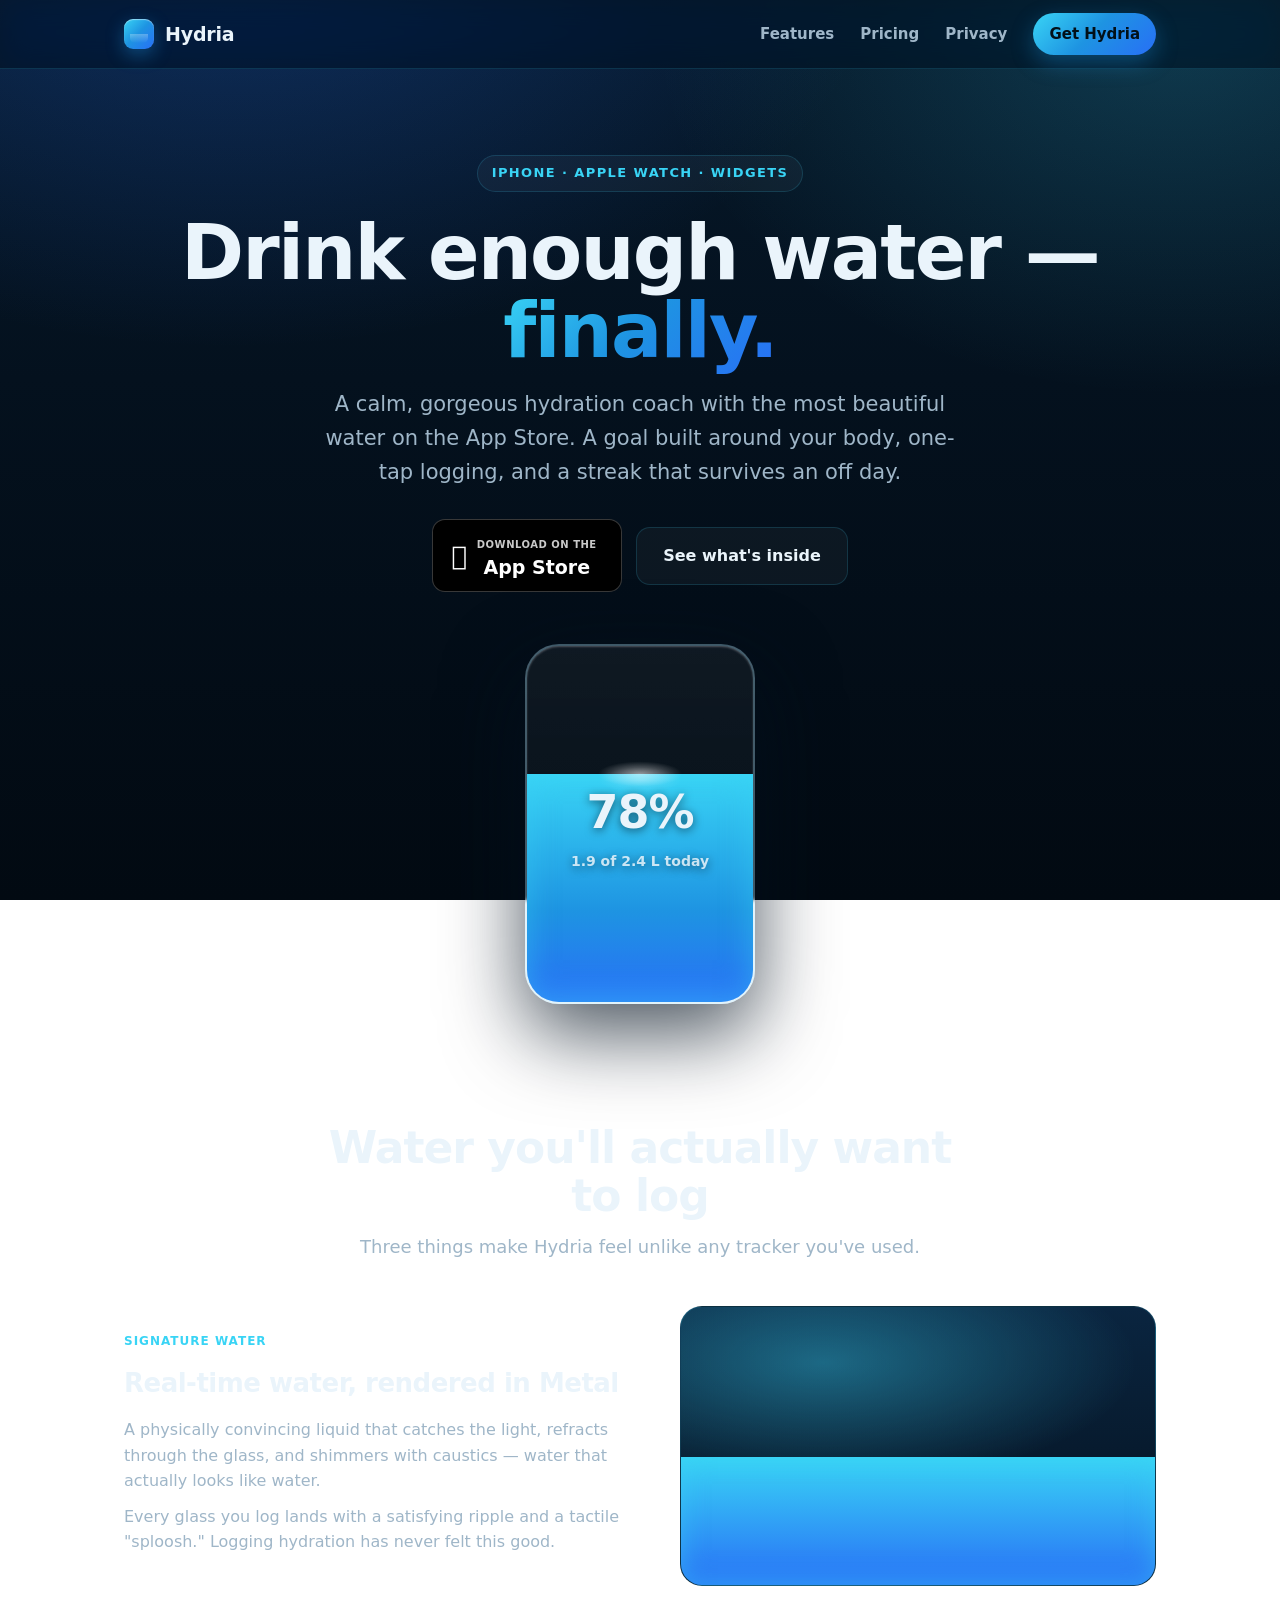
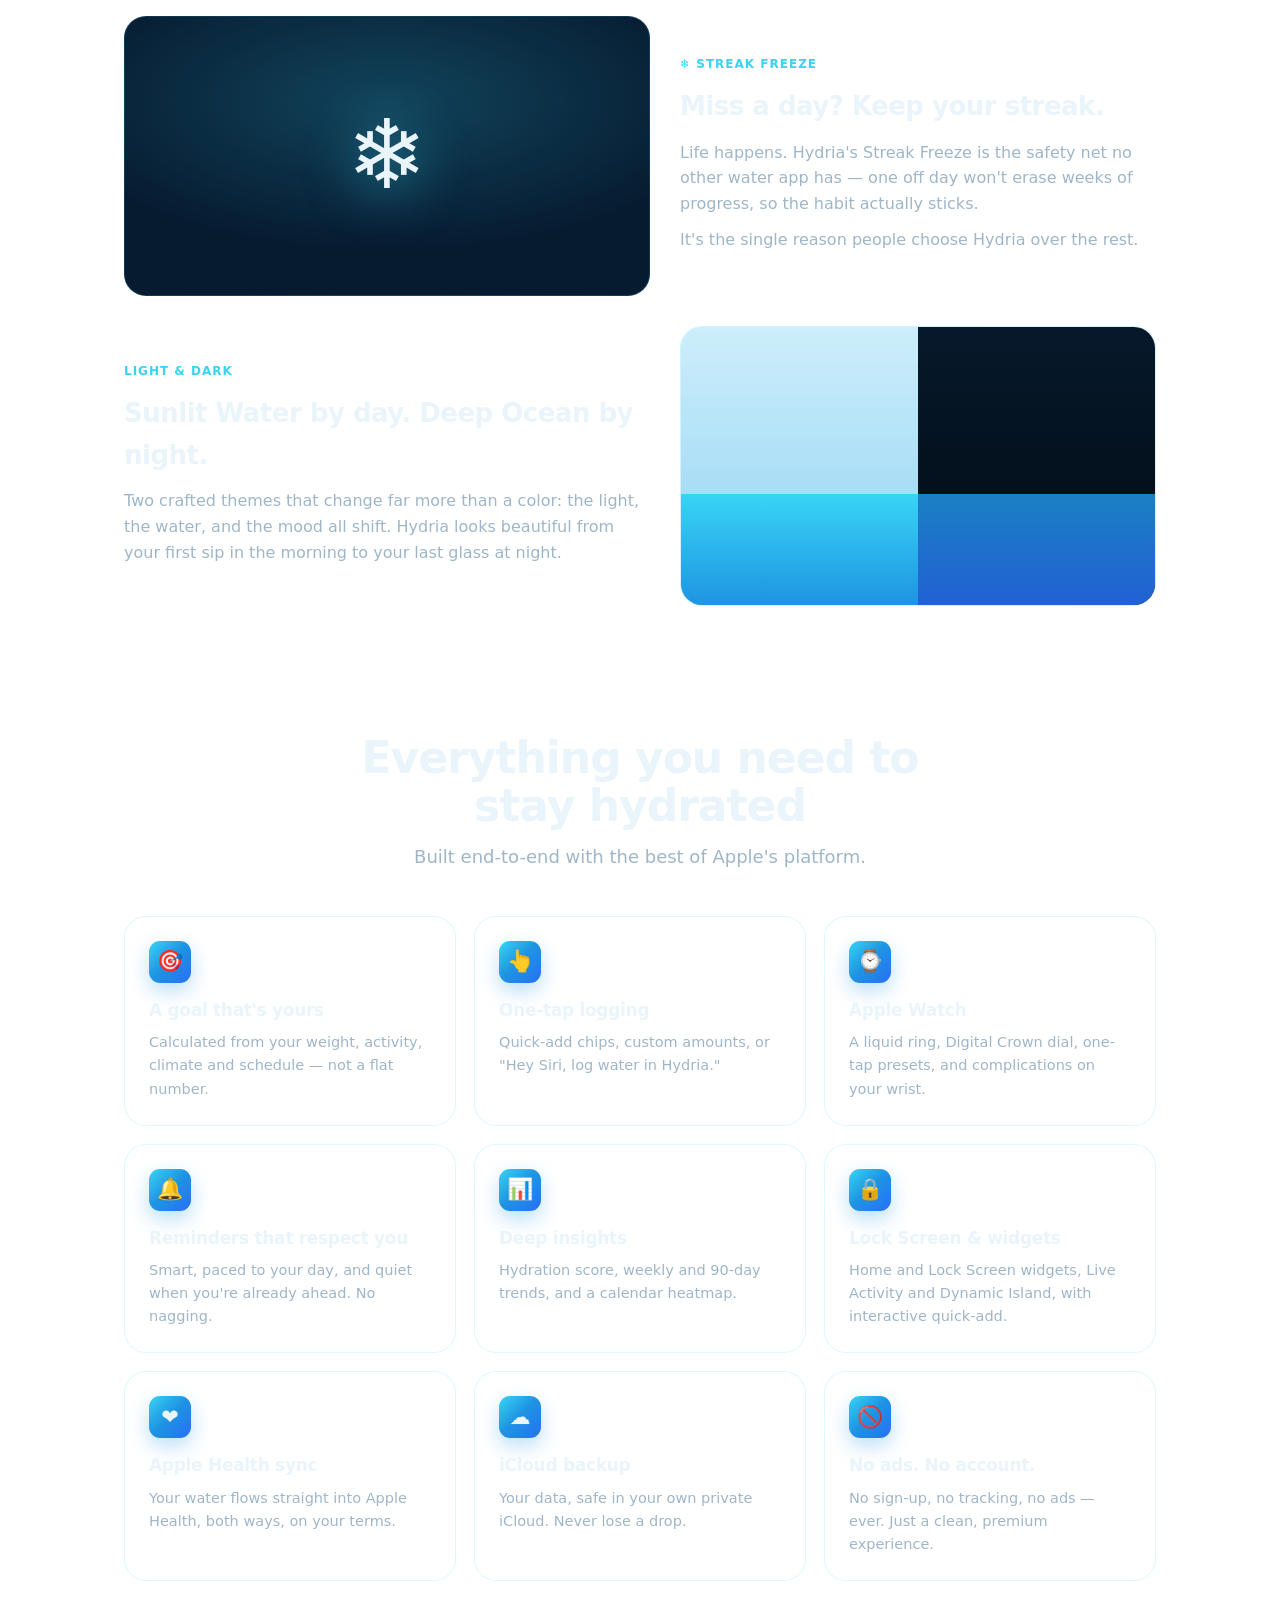
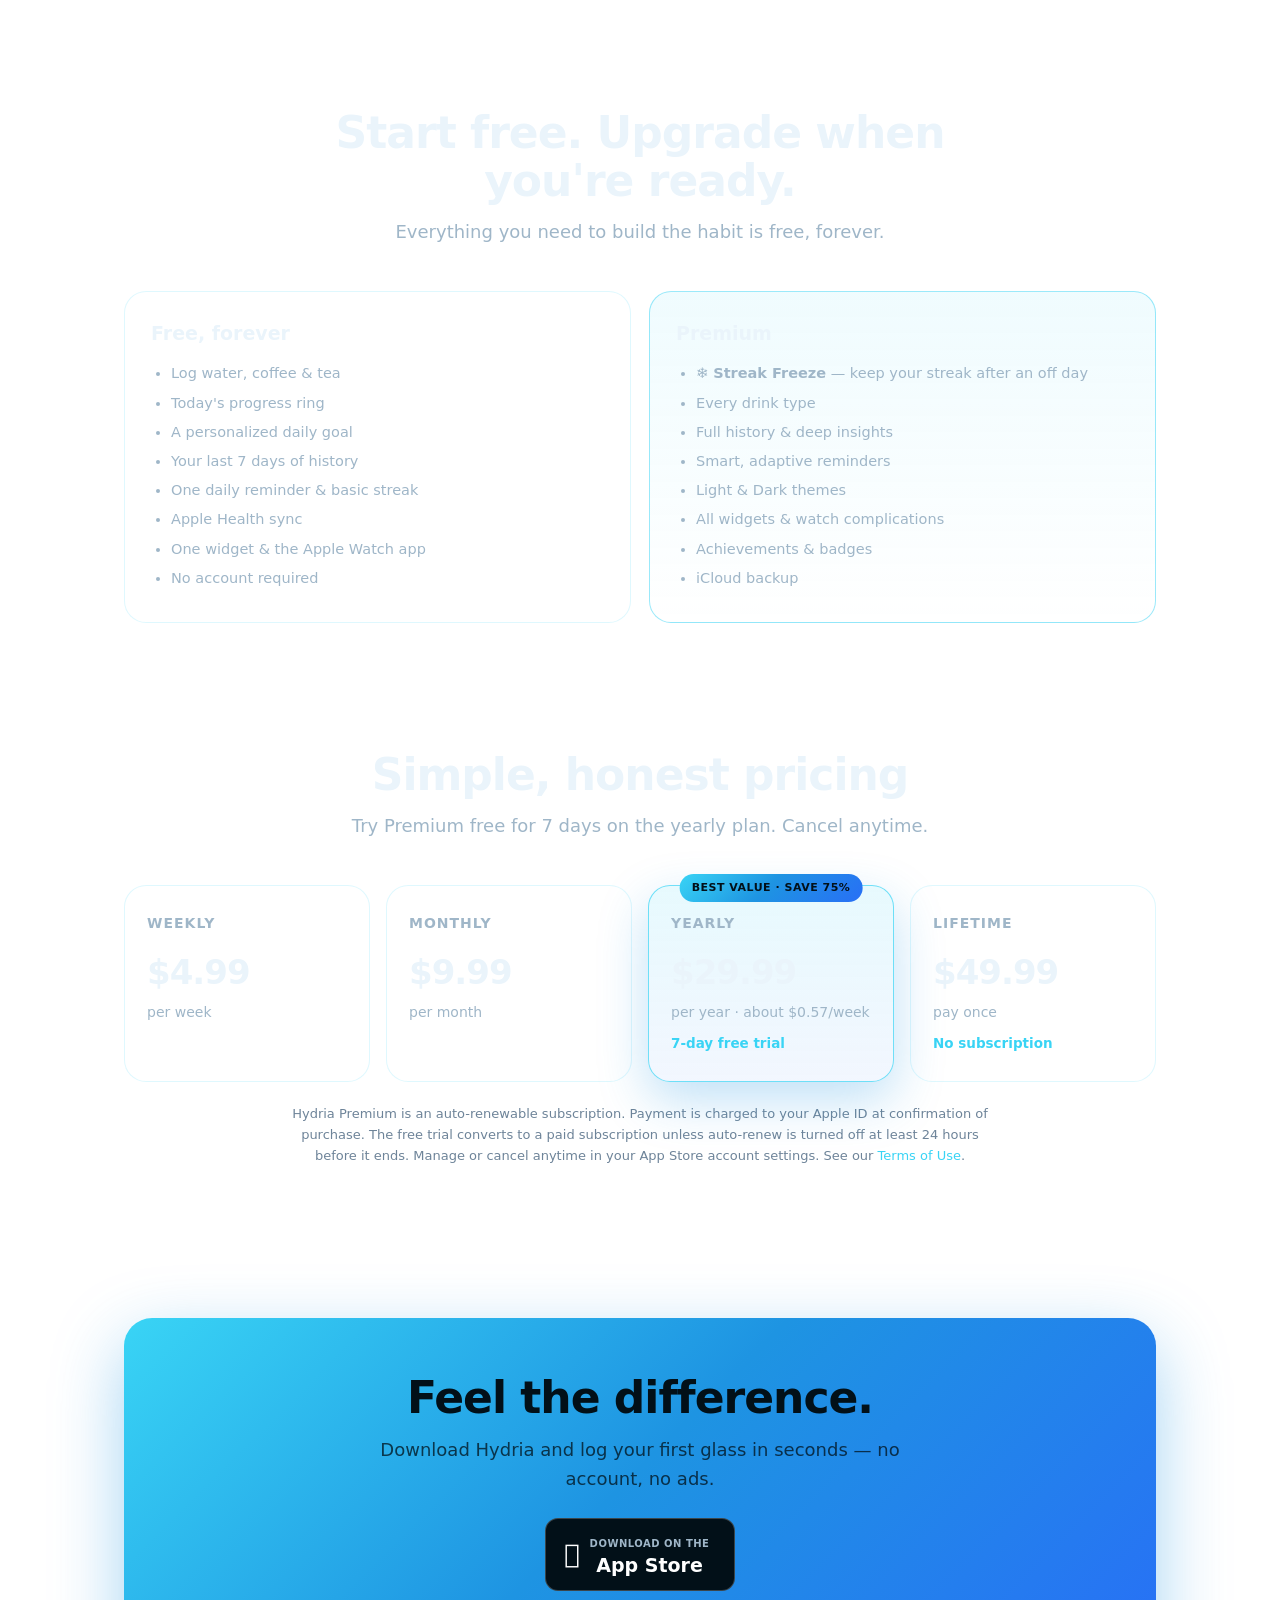
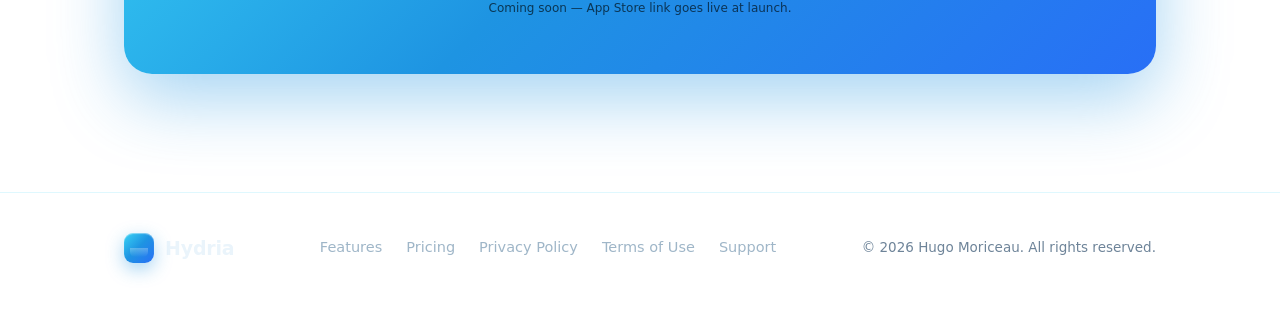
==== index.html @ f507b4f4 "Hydria marketing site + Privacy Policy + Terms of Use (EULA)" ====
<!DOCTYPE html>
<html lang="en">
<head>
  <meta charset="UTF-8" />
  <meta name="viewport" content="width=device-width, initial-scale=1" />
  <title>Hydria — Drink enough water, finally.</title>
  <meta name="description" content="Hydria is a premium hydration tracker for iPhone and Apple Watch, with the most beautiful real-time water on the App Store, a Streak Freeze no other app has, and crafted Light and Dark modes." />
  <meta name="theme-color" content="#04111E" />
  <meta property="og:title" content="Hydria — Drink enough water, finally." />
  <meta property="og:description" content="The most beautiful water on the App Store. Streak Freeze. Apple Watch, widgets, Live Activity, Siri. Start free." />
  <meta property="og:type" content="website" />
  <meta property="og:url" content="https://lastoneparis.github.io/hydria/" />
  <link rel="stylesheet" href="style.css" />
</head>
<body>

  <header class="site-header">
    <div class="wrap nav">
      <a class="brand" href="./"><span class="logo" aria-hidden="true"></span> Hydria</a>
      <nav class="nav-links">
        <a href="#features">Features</a>
        <a href="#pricing">Pricing</a>
        <a href="privacy.html">Privacy</a>
        <a href="#download" class="nav-cta">Get Hydria</a>
      </nav>
    </div>
  </header>

  <main>
    <!-- HERO -->
    <section class="hero">
      <div class="wrap">
        <span class="eyebrow">iPhone · Apple Watch · Widgets</span>
        <h1>Drink enough water —<br /><span class="accent">finally.</span></h1>
        <p class="lede">A calm, gorgeous hydration coach with the most beautiful water on the App Store. A goal built around your body, one-tap logging, and a streak that survives an off day.</p>
        <div class="cta-row">
          <a href="#download" class="appstore-badge" aria-label="Download on the App Store">
            <span class="apple" aria-hidden="true">&#63743;</span>
            <span><span class="ba-sub">Download on the</span><br /><span class="ba-main">App Store</span></span>
          </a>
          <a href="#features" class="btn btn-ghost">See what's inside</a>
        </div>

        <div class="vessel-stage" aria-hidden="true">
          <div class="vessel">
            <div class="water"></div>
            <div class="pct"><b>78%</b><span>1.9 of 2.4 L today</span></div>
          </div>
        </div>
      </div>
    </section>

    <!-- SIGNATURE STORY -->
    <section class="block" id="signature">
      <div class="wrap">
        <div class="section-head">
          <h2>Water you'll actually want to log</h2>
          <p>Three things make Hydria feel unlike any tracker you've used.</p>
        </div>

        <div class="story">
          <div class="story-text">
            <span class="tag">Signature water</span>
            <h3>Real-time water, rendered in Metal</h3>
            <p>A physically convincing liquid that catches the light, refracts through the glass, and shimmers with caustics — water that actually looks like water.</p>
            <p>Every glass you log lands with a satisfying ripple and a tactile "sploosh." Logging hydration has never felt this good.</p>
          </div>
          <div class="story-art art-water"></div>
        </div>

        <div style="height:30px"></div>

        <div class="story reverse">
          <div class="story-text">
            <span class="tag">❄️ Streak Freeze</span>
            <h3>Miss a day? Keep your streak.</h3>
            <p>Life happens. Hydria's Streak Freeze is the safety net no other water app has — one off day won't erase weeks of progress, so the habit actually sticks.</p>
            <p>It's the single reason people choose Hydria over the rest.</p>
          </div>
          <div class="story-art art-freeze"><span class="flake" aria-hidden="true">❄️</span></div>
        </div>

        <div style="height:30px"></div>

        <div class="story">
          <div class="story-text">
            <span class="tag">Light &amp; Dark</span>
            <h3>Sunlit Water by day. Deep Ocean by night.</h3>
            <p>Two crafted themes that change far more than a color: the light, the water, and the mood all shift. Hydria looks beautiful from your first sip in the morning to your last glass at night.</p>
          </div>
          <div class="story-art art-modes"><div class="light"></div><div class="dark"></div></div>
        </div>
      </div>
    </section>

    <!-- FEATURE GRID -->
    <section class="block" id="features">
      <div class="wrap">
        <div class="section-head">
          <h2>Everything you need to stay hydrated</h2>
          <p>Built end-to-end with the best of Apple's platform.</p>
        </div>
        <div class="grid">
          <div class="card"><div class="ico" aria-hidden="true">🎯</div><h4>A goal that's yours</h4><p>Calculated from your weight, activity, climate and schedule — not a flat number.</p></div>
          <div class="card"><div class="ico" aria-hidden="true">👆</div><h4>One-tap logging</h4><p>Quick-add chips, custom amounts, or "Hey Siri, log water in Hydria."</p></div>
          <div class="card"><div class="ico" aria-hidden="true">⌚️</div><h4>Apple Watch</h4><p>A liquid ring, Digital Crown dial, one-tap presets, and complications on your wrist.</p></div>
          <div class="card"><div class="ico" aria-hidden="true">🔔</div><h4>Reminders that respect you</h4><p>Smart, paced to your day, and quiet when you're already ahead. No nagging.</p></div>
          <div class="card"><div class="ico" aria-hidden="true">📊</div><h4>Deep insights</h4><p>Hydration score, weekly and 90-day trends, and a calendar heatmap.</p></div>
          <div class="card"><div class="ico" aria-hidden="true">🔒</div><h4>Lock Screen &amp; widgets</h4><p>Home and Lock Screen widgets, Live Activity and Dynamic Island, with interactive quick-add.</p></div>
          <div class="card"><div class="ico" aria-hidden="true">❤️</div><h4>Apple Health sync</h4><p>Your water flows straight into Apple Health, both ways, on your terms.</p></div>
          <div class="card"><div class="ico" aria-hidden="true">☁️</div><h4>iCloud backup</h4><p>Your data, safe in your own private iCloud. Never lose a drop.</p></div>
          <div class="card"><div class="ico" aria-hidden="true">🚫</div><h4>No ads. No account.</h4><p>No sign-up, no tracking, no ads — ever. Just a clean, premium experience.</p></div>
        </div>
      </div>
    </section>

    <!-- FREE vs PREMIUM -->
    <section class="block">
      <div class="wrap">
        <div class="section-head">
          <h2>Start free. Upgrade when you're ready.</h2>
          <p>Everything you need to build the habit is free, forever.</p>
        </div>
        <div class="tiers">
          <div class="tier">
            <h4>Free, forever</h4>
            <ul>
              <li>Log water, coffee &amp; tea</li>
              <li>Today's progress ring</li>
              <li>A personalized daily goal</li>
              <li>Your last 7 days of history</li>
              <li>One daily reminder &amp; basic streak</li>
              <li>Apple Health sync</li>
              <li>One widget &amp; the Apple Watch app</li>
              <li>No account required</li>
            </ul>
          </div>
          <div class="tier prem">
            <h4>Premium</h4>
            <ul>
              <li><strong>❄️ Streak Freeze</strong> — keep your streak after an off day</li>
              <li>Every drink type</li>
              <li>Full history &amp; deep insights</li>
              <li>Smart, adaptive reminders</li>
              <li>Light &amp; Dark themes</li>
              <li>All widgets &amp; watch complications</li>
              <li>Achievements &amp; badges</li>
              <li>iCloud backup</li>
            </ul>
          </div>
        </div>
      </div>
    </section>

    <!-- PRICING -->
    <section class="block" id="pricing">
      <div class="wrap">
        <div class="section-head">
          <h2>Simple, honest pricing</h2>
          <p>Try Premium free for 7 days on the yearly plan. Cancel anytime.</p>
        </div>
        <div class="pricing">
          <div class="plan">
            <div class="pname">Weekly</div>
            <div class="price">$4.99</div>
            <div class="per">per week</div>
            <div class="sub">&nbsp;</div>
          </div>
          <div class="plan">
            <div class="pname">Monthly</div>
            <div class="price">$9.99</div>
            <div class="per">per month</div>
            <div class="sub">&nbsp;</div>
          </div>
          <div class="plan hero-plan">
            <div class="ribbon">BEST VALUE · SAVE 75%</div>
            <div class="pname">Yearly</div>
            <div class="price">$29.99</div>
            <div class="per">per year · about $0.57/week</div>
            <div class="sub">7-day free trial</div>
          </div>
          <div class="plan">
            <div class="pname">Lifetime</div>
            <div class="price">$49.99</div>
            <div class="per">pay once</div>
            <div class="sub">No subscription</div>
          </div>
        </div>
        <p class="pricing-note">Hydria Premium is an auto-renewable subscription. Payment is charged to your Apple ID at confirmation of purchase. The free trial converts to a paid subscription unless auto-renew is turned off at least 24 hours before it ends. Manage or cancel anytime in your App Store account settings. See our <a href="terms.html">Terms of Use</a>.</p>
      </div>
    </section>

    <!-- DOWNLOAD CTA -->
    <section class="block" id="download">
      <div class="wrap">
        <div class="cta-band">
          <h2>Feel the difference.</h2>
          <p>Download Hydria and log your first glass in seconds — no account, no ads.</p>
          <a href="#" class="appstore-badge" aria-label="Download on the App Store">
            <span class="apple" aria-hidden="true">&#63743;</span>
            <span><span class="ba-sub" style="color:#9fb6c8">Download on the</span><br /><span class="ba-main">App Store</span></span>
          </a>
          <span class="badge-note" style="color:rgba(2,16,24,0.7)">Coming soon — App Store link goes live at launch.</span>
        </div>
      </div>
    </section>
  </main>

  <footer class="site-footer">
    <div class="wrap footer-grid">
      <a class="brand" href="./"><span class="logo" aria-hidden="true"></span> Hydria</a>
      <nav class="footer-links">
        <a href="#features">Features</a>
        <a href="#pricing">Pricing</a>
        <a href="privacy.html">Privacy Policy</a>
        <a href="terms.html">Terms of Use</a>
        <a href="mailto:hugomoriceau@gmail.com">Support</a>
      </nav>
      <div class="footer-copy">© 2026 Hugo Moriceau. All rights reserved.</div>
    </div>
  </footer>

</body>
</html>
---- style.css ----
/* Hydria — shared site styles. Self-contained, no external deps. */
:root {
  --aqua: #39D4F5;
  --blue: #1E94E2;
  --indigo: #286FF6;
  --bg: #04111E;
  --bg-2: #06192B;
  --surface: rgba(255, 255, 255, 0.04);
  --surface-2: rgba(255, 255, 255, 0.06);
  --border: rgba(57, 212, 245, 0.16);
  --text: #EAF4FB;
  --muted: #9FB6C8;
  --muted-2: #6E8499;
  --radius: 22px;
  --maxw: 1080px;
  --grad: linear-gradient(135deg, var(--aqua) 0%, var(--blue) 48%, var(--indigo) 100%);
  --font: -apple-system, "SF Pro Rounded", "SF Pro Display", "SF Pro", BlinkMacSystemFont,
          "Segoe UI", system-ui, "Helvetica Neue", Arial, sans-serif;
}

* { box-sizing: border-box; }

html { scroll-behavior: smooth; }

body {
  margin: 0;
  font-family: var(--font);
  color: var(--text);
  background:
    radial-gradient(1100px 700px at 18% -8%, rgba(40, 111, 246, 0.28), transparent 60%),
    radial-gradient(900px 620px at 92% 4%, rgba(57, 212, 245, 0.18), transparent 58%),
    linear-gradient(180deg, var(--bg-2) 0%, var(--bg) 42%, #020A12 100%);
  background-attachment: fixed;
  line-height: 1.6;
  -webkit-font-smoothing: antialiased;
  text-rendering: optimizeLegibility;
}

a { color: var(--aqua); text-decoration: none; }
a:hover { text-decoration: underline; }

.wrap { width: 100%; max-width: var(--maxw); margin: 0 auto; padding: 0 24px; }

/* ---------- Header ---------- */
.site-header {
  position: sticky; top: 0; z-index: 20;
  backdrop-filter: saturate(160%) blur(14px);
  -webkit-backdrop-filter: saturate(160%) blur(14px);
  background: rgba(4, 17, 30, 0.62);
  border-bottom: 1px solid var(--border);
}
.nav { display: flex; align-items: center; justify-content: space-between; height: 68px; }
.brand { display: flex; align-items: center; gap: 11px; font-weight: 800; font-size: 19px; letter-spacing: -0.2px; color: var(--text); }
.brand:hover { text-decoration: none; }
.logo {
  width: 30px; height: 30px; border-radius: 9px;
  background: var(--grad);
  box-shadow: 0 6px 18px rgba(30, 148, 226, 0.4), inset 0 1px 1px rgba(255,255,255,0.45);
  position: relative; flex: none;
}
.logo::after {
  content: ""; position: absolute; left: 6px; right: 6px; bottom: 6px; height: 9px;
  border-radius: 0 0 5px 5px;
  background: linear-gradient(180deg, rgba(255,255,255,0.55), rgba(255,255,255,0));
  opacity: 0.5;
}
.nav-links { display: flex; gap: 26px; align-items: center; }
.nav-links a { color: var(--muted); font-size: 15px; font-weight: 600; }
.nav-links a:hover { color: var(--text); text-decoration: none; }
.nav-cta {
  background: var(--grad); color: #021018 !important; font-weight: 800;
  padding: 9px 16px; border-radius: 999px; font-size: 14px;
  box-shadow: 0 8px 22px rgba(30, 148, 226, 0.35);
}
.nav-cta:hover { text-decoration: none; filter: brightness(1.06); }

/* ---------- Hero ---------- */
.hero { padding: 86px 0 56px; text-align: center; position: relative; }
.eyebrow {
  display: inline-block; font-size: 13px; font-weight: 700; letter-spacing: 1.4px;
  text-transform: uppercase; color: var(--aqua);
  padding: 7px 14px; border: 1px solid var(--border); border-radius: 999px;
  background: var(--surface); margin-bottom: 22px;
}
h1 {
  font-size: clamp(40px, 7vw, 76px); line-height: 1.03; letter-spacing: -1.8px;
  margin: 0 0 18px; font-weight: 850;
}
h1 .accent { background: var(--grad); -webkit-background-clip: text; background-clip: text; color: transparent; }
.hero p.lede { font-size: clamp(17px, 2.4vw, 21px); color: var(--muted); max-width: 640px; margin: 0 auto 30px; }

.cta-row { display: flex; gap: 14px; justify-content: center; flex-wrap: wrap; align-items: center; }
.btn {
  display: inline-flex; align-items: center; gap: 9px;
  padding: 15px 26px; border-radius: 14px; font-weight: 800; font-size: 16px;
  border: 1px solid transparent; cursor: pointer;
}
.btn-primary { background: var(--grad); color: #021018; box-shadow: 0 14px 34px rgba(30, 148, 226, 0.4); }
.btn-primary:hover { text-decoration: none; filter: brightness(1.06); transform: translateY(-1px); }
.btn-ghost { background: var(--surface); color: var(--text); border-color: var(--border); }
.btn-ghost:hover { text-decoration: none; background: var(--surface-2); }

/* App Store badge placeholder */
.appstore-badge {
  display: inline-flex; align-items: center; gap: 10px;
  background: #000; color: #fff; border: 1px solid rgba(255,255,255,0.22);
  border-radius: 13px; padding: 10px 18px; font-weight: 700; min-width: 190px;
}
.appstore-badge:hover { text-decoration: none; border-color: rgba(255,255,255,0.4); }
.appstore-badge .apple { font-size: 26px; line-height: 1; }
.appstore-badge .ba-sub { font-size: 10px; color: #c9c9c9; line-height: 1; text-transform: uppercase; letter-spacing: 0.5px; }
.appstore-badge .ba-main { font-size: 19px; font-weight: 800; line-height: 1.05; }
.badge-note { display: block; font-size: 12px; color: var(--muted-2); margin-top: 8px; }

/* ---------- Hero water vessel ---------- */
.vessel-stage { margin: 52px auto 0; width: 230px; height: 360px; position: relative; }
.vessel {
  width: 100%; height: 100%; border-radius: 34px;
  border: 2px solid rgba(170, 224, 247, 0.35);
  background: linear-gradient(180deg, rgba(255,255,255,0.05), rgba(255,255,255,0.01));
  overflow: hidden; position: relative;
  box-shadow: 0 30px 80px rgba(2, 16, 30, 0.7), inset 0 1px 2px rgba(255,255,255,0.25);
  backdrop-filter: blur(2px);
}
.water {
  position: absolute; left: 0; right: 0; bottom: 0; height: 64%;
  background: linear-gradient(180deg, var(--aqua), var(--blue) 60%, var(--indigo));
  box-shadow: 0 -6px 30px rgba(57, 212, 245, 0.5) inset;
}
.water::before, .water::after {
  content: ""; position: absolute; top: -18px; left: -50%; width: 200%; height: 36px;
  background: radial-gradient(60px 18px at 50% 50%, rgba(255,255,255,0.5), transparent 70%);
  border-radius: 50%;
  animation: wave 5.5s ease-in-out infinite;
}
.water::after { top: -12px; opacity: 0.4; animation-duration: 7s; animation-direction: reverse; }
@keyframes wave {
  0%, 100% { transform: translateX(-6%) translateY(0); }
  50% { transform: translateX(6%) translateY(-5px); }
}
.vessel .pct {
  position: absolute; inset: 0; display: flex; align-items: center; justify-content: center;
  flex-direction: column; z-index: 2; text-shadow: 0 2px 10px rgba(2,16,30,0.6);
}
.vessel .pct b { font-size: 46px; font-weight: 850; letter-spacing: -1px; }
.vessel .pct span { font-size: 14px; color: rgba(234,244,251,0.85); font-weight: 600; }
@media (prefers-reduced-motion: reduce) {
  .water::before, .water::after { animation: none; }
}

/* ---------- Sections ---------- */
section.block { padding: 64px 0; }
.section-head { text-align: center; max-width: 660px; margin: 0 auto 44px; }
h2 { font-size: clamp(28px, 4.4vw, 44px); letter-spacing: -1px; margin: 0 0 14px; line-height: 1.08; }
.section-head p { color: var(--muted); font-size: 18px; margin: 0; }

/* Signature story (2-up) */
.story { display: grid; grid-template-columns: 1.05fr 0.95fr; gap: 30px; align-items: center; }
.story.reverse .story-text { order: 2; }
.story-text h3 { font-size: 26px; margin: 0 0 12px; letter-spacing: -0.5px; }
.story-text p { color: var(--muted); margin: 0 0 10px; }
.tag { display: inline-block; font-size: 12px; font-weight: 800; letter-spacing: 1px; text-transform: uppercase; color: var(--aqua); margin-bottom: 12px; }
.story-art {
  border-radius: var(--radius); border: 1px solid var(--border);
  min-height: 280px; position: relative; overflow: hidden;
  background: linear-gradient(160deg, rgba(57,212,245,0.1), rgba(40,111,246,0.06));
}
.art-water { background: radial-gradient(120% 80% at 30% 20%, rgba(57,212,245,0.4), transparent 55%), linear-gradient(180deg, #0a2540, #04111e); }
.art-water::after { content:""; position:absolute; left:0; right:0; bottom:0; height:46%; background: linear-gradient(180deg, var(--aqua), var(--indigo)); box-shadow: 0 -4px 26px rgba(57,212,245,0.5) inset; }
.art-modes { display: grid; grid-template-columns: 1fr 1fr; }
.art-modes .light { background: linear-gradient(180deg, #cdeefb, #8fd2f3); }
.art-modes .dark { background: linear-gradient(180deg, #06192b, #020a12); }
.art-modes .light::after, .art-modes .dark::after { content:""; position:absolute; bottom:0; height:40%; width:50%; }
.art-modes .light::after { left:0; background: linear-gradient(180deg, #39D4F5, #1E94E2); }
.art-modes .dark::after { left:50%; background: linear-gradient(180deg, #1E94E2, #286FF6); opacity:0.85; }
.art-freeze { display:flex; align-items:center; justify-content:center; background: radial-gradient(110% 90% at 50% 30%, rgba(57,212,245,0.22), transparent 60%), #061b30; }
.art-freeze .flake { font-size: 96px; filter: drop-shadow(0 8px 26px rgba(57,212,245,0.6)); }

/* Feature grid */
.grid { display: grid; grid-template-columns: repeat(3, 1fr); gap: 18px; }
.card {
  background: var(--surface); border: 1px solid var(--border); border-radius: var(--radius);
  padding: 24px; transition: transform 0.15s ease, border-color 0.15s ease, background 0.15s ease;
}
.card:hover { transform: translateY(-3px); border-color: rgba(57,212,245,0.4); background: var(--surface-2); }
.card .ico {
  width: 42px; height: 42px; border-radius: 11px; display: flex; align-items: center; justify-content: center;
  background: var(--grad); margin-bottom: 14px; font-size: 21px;
  box-shadow: 0 8px 20px rgba(30,148,226,0.3);
}
.card h4 { margin: 0 0 7px; font-size: 17px; letter-spacing: -0.3px; }
.card p { margin: 0; color: var(--muted); font-size: 14.5px; }

/* Pricing */
.pricing { display: grid; grid-template-columns: repeat(4, 1fr); gap: 16px; align-items: stretch; }
.plan {
  background: var(--surface); border: 1px solid var(--border); border-radius: var(--radius);
  padding: 26px 22px; display: flex; flex-direction: column;
}
.plan.hero-plan {
  border-color: rgba(57,212,245,0.7);
  background: linear-gradient(180deg, rgba(57,212,245,0.12), rgba(40,111,246,0.06));
  box-shadow: 0 18px 50px rgba(30,148,226,0.28);
  position: relative;
}
.plan .ribbon {
  position: absolute; top: -12px; left: 50%; transform: translateX(-50%);
  background: var(--grad); color: #021018; font-size: 11px; font-weight: 800;
  padding: 5px 12px; border-radius: 999px; letter-spacing: 0.5px; white-space: nowrap;
}
.plan .pname { font-size: 14px; font-weight: 800; text-transform: uppercase; letter-spacing: 1px; color: var(--muted); }
.plan .price { font-size: 34px; font-weight: 850; letter-spacing: -1px; margin: 10px 0 2px; }
.plan .per { color: var(--muted); font-size: 14px; }
.plan .sub { color: var(--aqua); font-size: 13.5px; font-weight: 700; margin-top: 10px; min-height: 20px; }
.plan ul { list-style: none; padding: 0; margin: 16px 0 0; }
.plan li { color: var(--muted); font-size: 14px; padding: 5px 0 5px 22px; position: relative; }
.plan li::before { content: "✓"; position: absolute; left: 0; color: var(--aqua); font-weight: 800; }
.pricing-note { text-align: center; color: var(--muted-2); font-size: 13px; max-width: 720px; margin: 22px auto 0; }

/* Free vs Premium strip */
.tiers { display: grid; grid-template-columns: 1fr 1fr; gap: 18px; }
.tier { background: var(--surface); border: 1px solid var(--border); border-radius: var(--radius); padding: 26px; }
.tier.prem { border-color: rgba(57,212,245,0.5); background: linear-gradient(180deg, rgba(57,212,245,0.08), transparent); }
.tier h4 { margin: 0 0 14px; font-size: 19px; }
.tier ul { margin: 0; padding-left: 20px; color: var(--muted); }
.tier li { margin: 6px 0; font-size: 14.5px; }

/* CTA band */
.cta-band {
  text-align: center; border-radius: 28px; padding: 56px 28px; margin: 24px 0;
  background: var(--grad); color: #021018;
  box-shadow: 0 24px 70px rgba(30,148,226,0.4);
}
.cta-band h2 { color: #021018; }
.cta-band p { color: rgba(2,16,24,0.75); font-size: 18px; max-width: 520px; margin: 0 auto 24px; }
.cta-band .appstore-badge { background: #021018; }

/* ---------- Footer ---------- */
.site-footer { border-top: 1px solid var(--border); padding: 40px 0 56px; margin-top: 30px; color: var(--muted); }
.footer-grid { display: flex; justify-content: space-between; align-items: center; flex-wrap: wrap; gap: 18px; }
.footer-links { display: flex; gap: 24px; flex-wrap: wrap; }
.footer-links a { color: var(--muted); font-size: 14.5px; }
.footer-links a:hover { color: var(--text); }
.footer-copy { font-size: 13.5px; color: var(--muted-2); }

/* ---------- Legal pages ---------- */
.legal { padding: 56px 0 40px; }
.legal .wrap { max-width: 800px; }
.legal h1 { font-size: clamp(32px, 5vw, 48px); margin-bottom: 6px; }
.legal .updated { color: var(--muted-2); font-size: 14px; margin-bottom: 36px; }
.legal h2 { font-size: 24px; margin: 38px 0 12px; letter-spacing: -0.4px; }
.legal h3 { font-size: 18px; margin: 24px 0 8px; }
.legal p, .legal li { color: var(--muted); font-size: 16px; }
.legal ul { padding-left: 22px; }
.legal li { margin: 7px 0; }
.legal a { font-weight: 600; }
.legal .callout {
  background: var(--surface); border: 1px solid var(--border); border-radius: 14px;
  padding: 18px 20px; margin: 20px 0; color: var(--text);
}
.legal strong { color: var(--text); }

/* ---------- Responsive ---------- */
@media (max-width: 880px) {
  .grid { grid-template-columns: 1fr 1fr; }
  .pricing { grid-template-columns: 1fr 1fr; }
  .story, .story.reverse { grid-template-columns: 1fr; }
  .story.reverse .story-text { order: 0; }
  .tiers { grid-template-columns: 1fr; }
  .nav-links a:not(.nav-cta) { display: none; }
}
@media (max-width: 540px) {
  .grid { grid-template-columns: 1fr; }
  .pricing { grid-template-columns: 1fr; }
  .hero { padding: 60px 0 40px; }
  .footer-grid { flex-direction: column; text-align: center; }
}
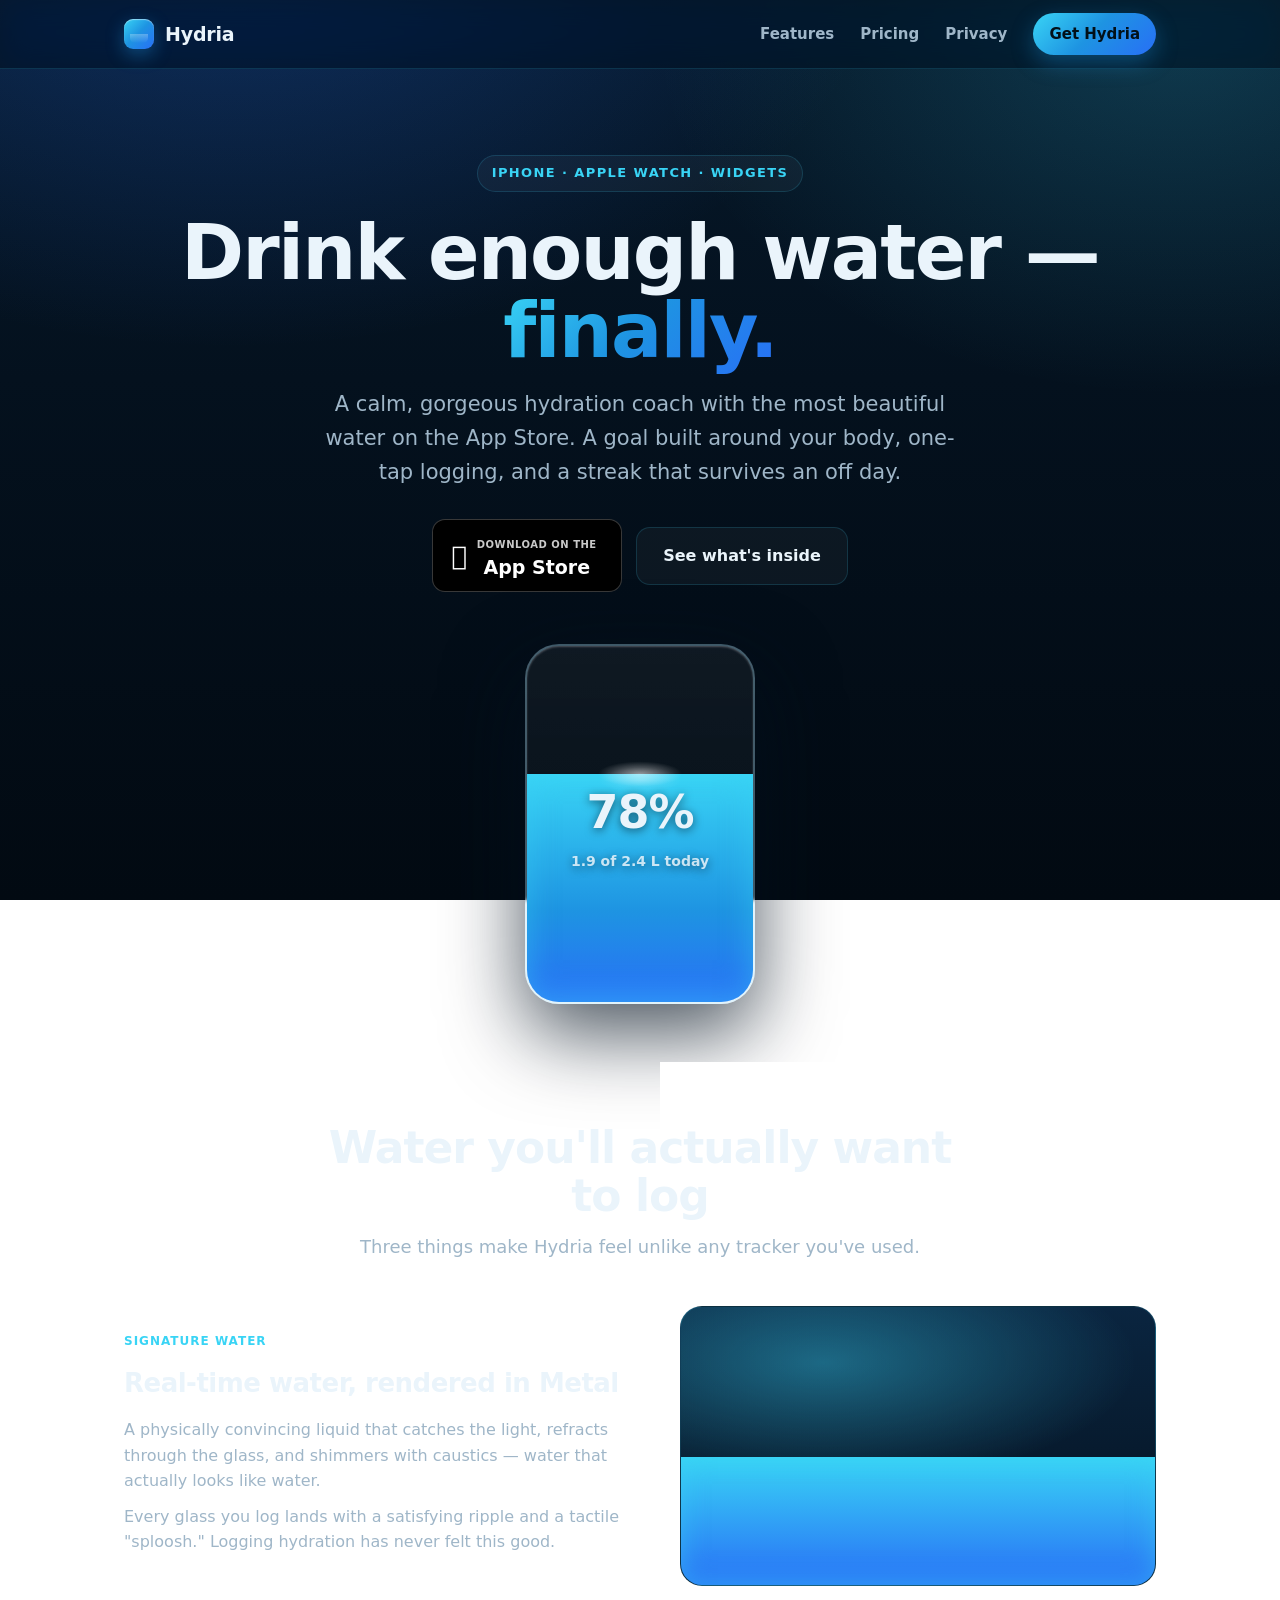
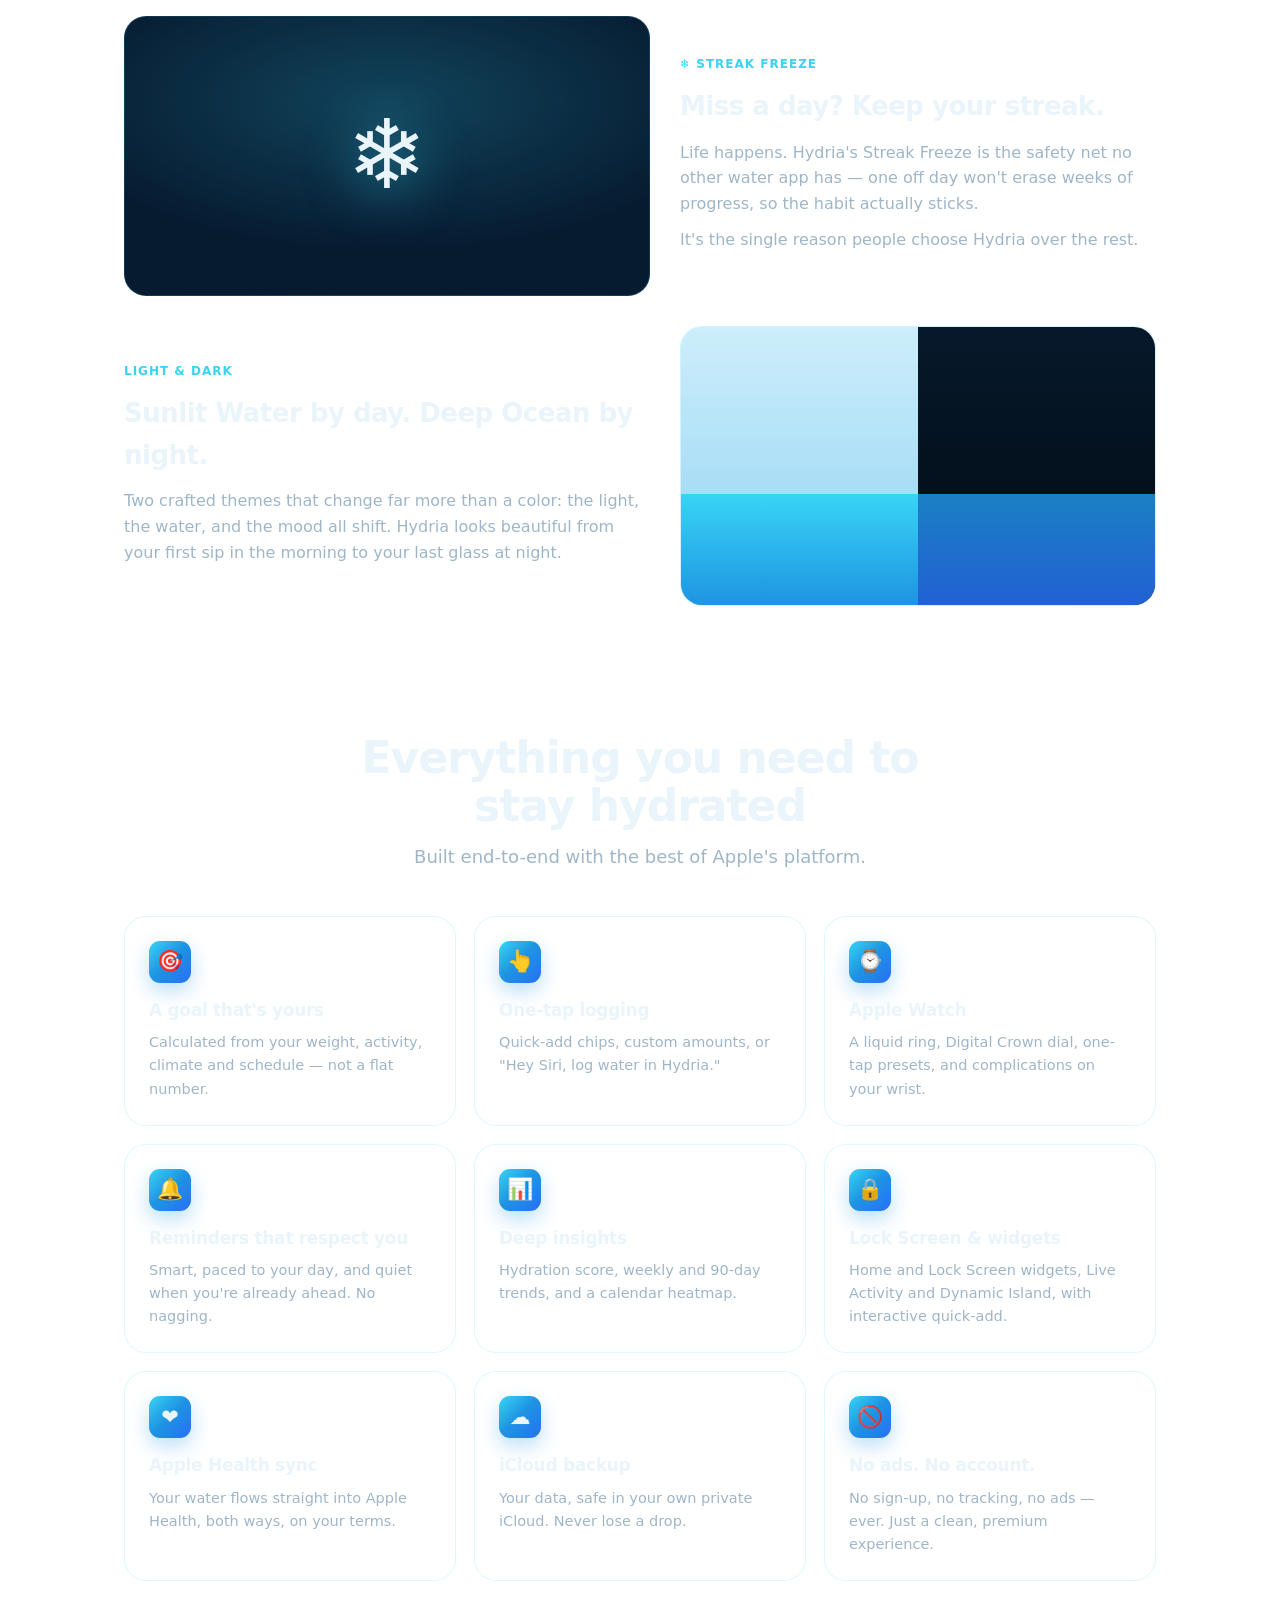
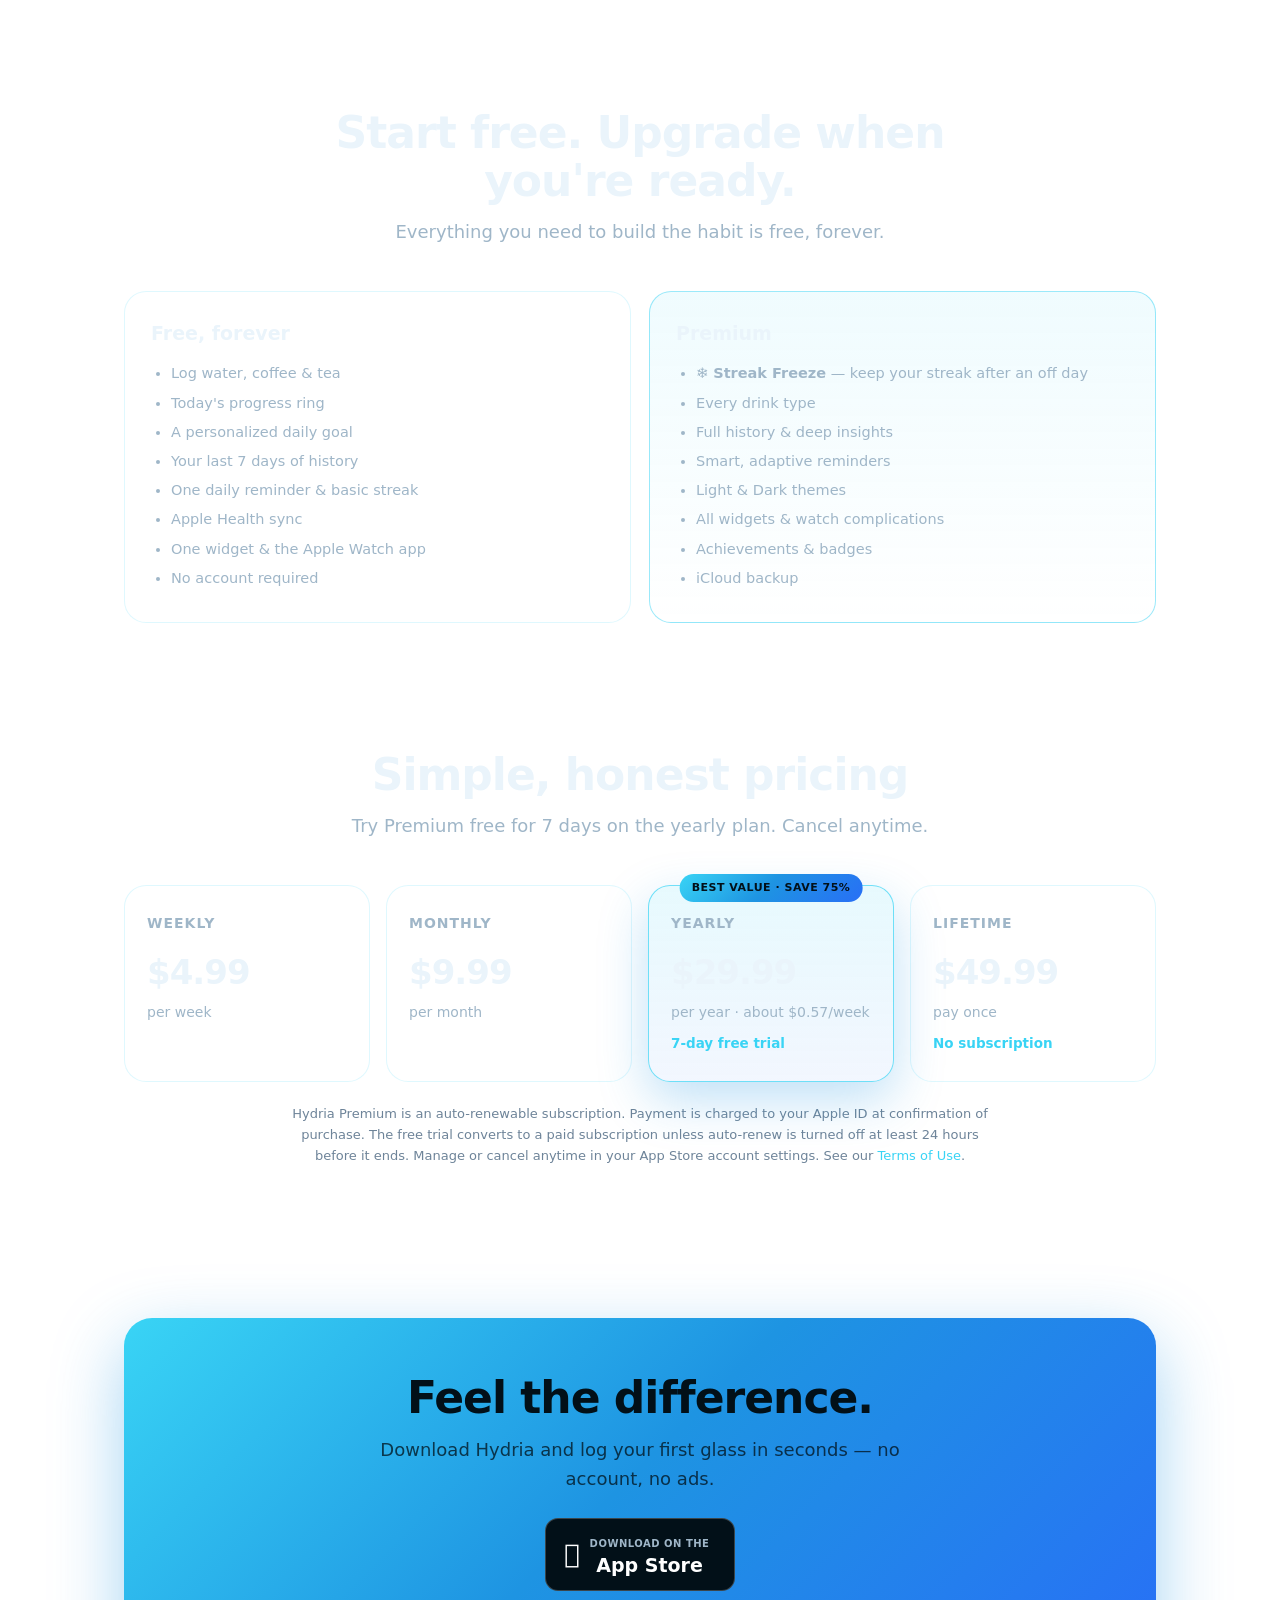
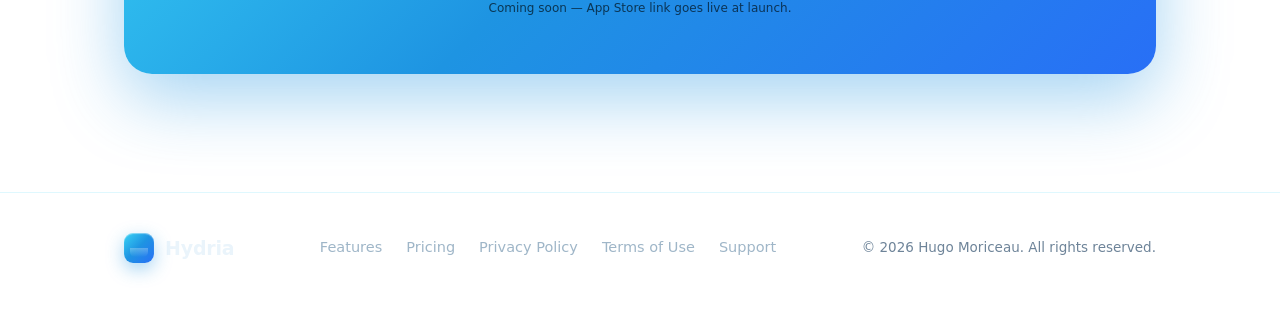
==== commit 5ad08076: "Add social-share preview cards (og:image + Twitter Card) Generate a proper 1200x630 share card and i" ====
--- a/index.html
+++ b/index.html
@@ -4,13 +4,26 @@
   <meta charset="UTF-8" />
   <meta name="viewport" content="width=device-width, initial-scale=1" />
   <title>Hydria — Drink enough water, finally.</title>
+<!-- social share (og/twitter) -->
+<meta property="og:type" content="website">
+<meta property="og:site_name" content="Hugo Moriceau">
+<meta property="og:title" content="Hydria — Drink enough water, finally.">
+<meta property="og:description" content="A calm, gorgeous hydration coach that makes logging water something you actually want to do.">
+<meta property="og:url" content="https://lastoneparis.github.io/hydria/">
+<meta property="og:image" content="https://lastoneparis.github.io/hydria/share.png">
+<meta property="og:image:secure_url" content="https://lastoneparis.github.io/hydria/share.png">
+<meta property="og:image:type" content="image/png">
+<meta property="og:image:width" content="1200">
+<meta property="og:image:height" content="630">
+<meta property="og:image:alt" content="Hydria — Drink enough water, finally.">
+<meta name="twitter:card" content="summary_large_image">
+<meta name="twitter:title" content="Hydria — Drink enough water, finally.">
+<meta name="twitter:description" content="A calm, gorgeous hydration coach that makes logging water something you actually want to do.">
+<meta name="twitter:image" content="https://lastoneparis.github.io/hydria/share.png">
+
   <meta name="description" content="Hydria is a premium hydration tracker for iPhone and Apple Watch, with the most beautiful real-time water on the App Store, a Streak Freeze no other app has, and crafted Light and Dark modes." />
   <meta name="theme-color" content="#04111E" />
-  <meta property="og:title" content="Hydria — Drink enough water, finally." />
-  <meta property="og:description" content="The most beautiful water on the App Store. Streak Freeze. Apple Watch, widgets, Live Activity, Siri. Start free." />
-  <meta property="og:type" content="website" />
-  <meta property="og:url" content="https://lastoneparis.github.io/hydria/" />
-  <link rel="stylesheet" href="style.css" />
+<link rel="stylesheet" href="style.css" />
 </head>
 <body>
 
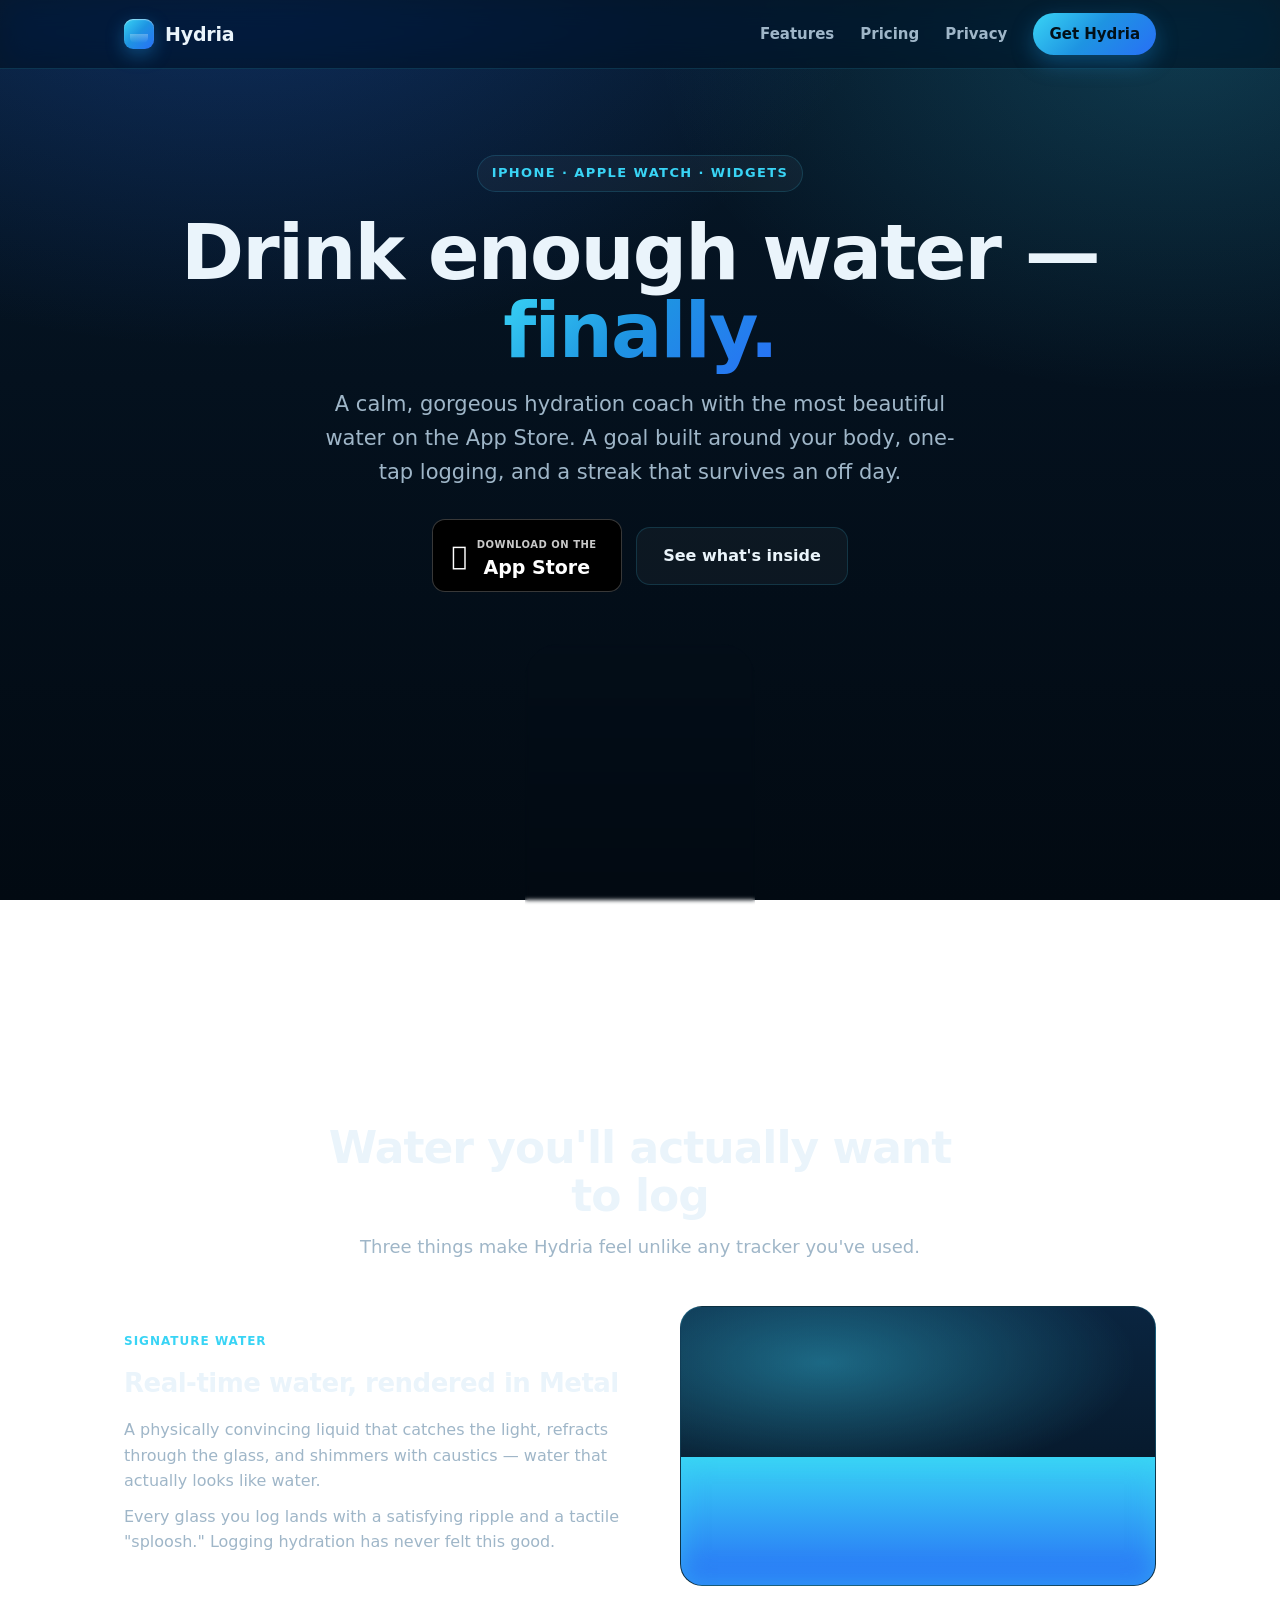
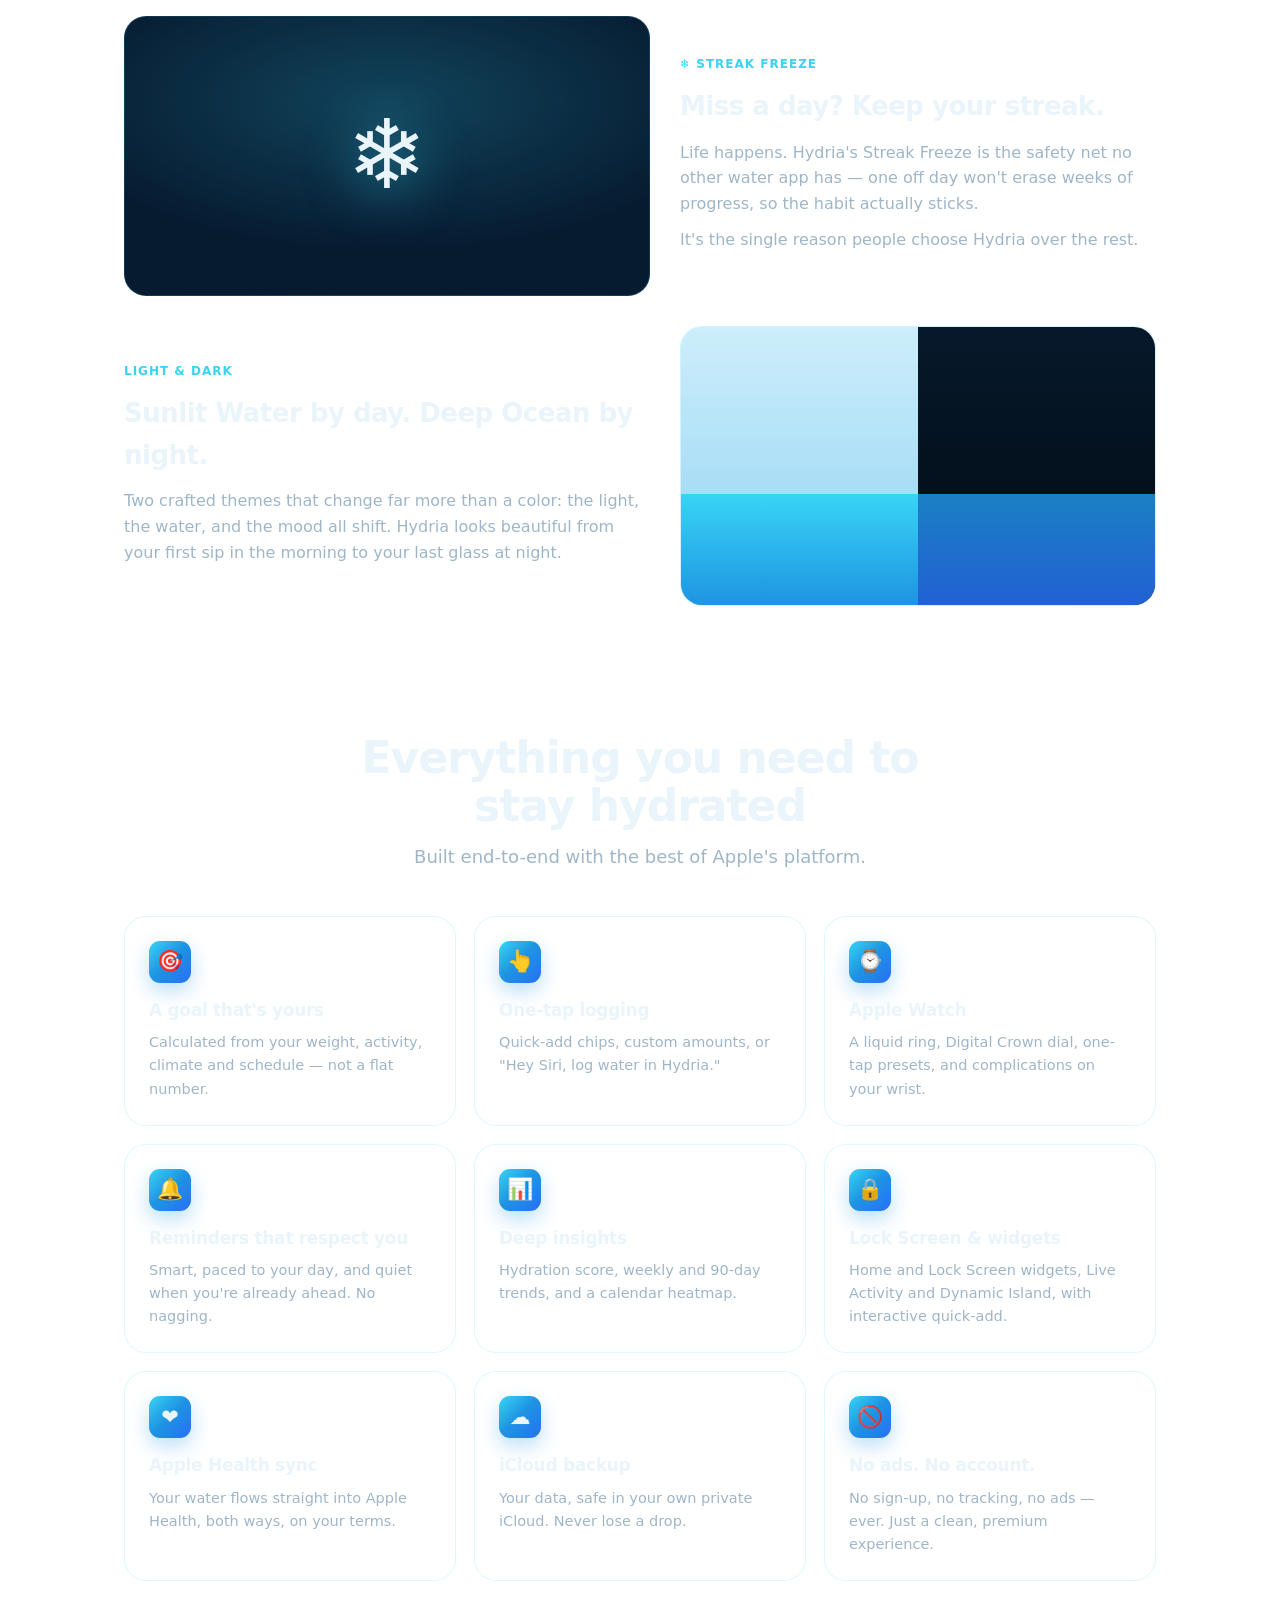
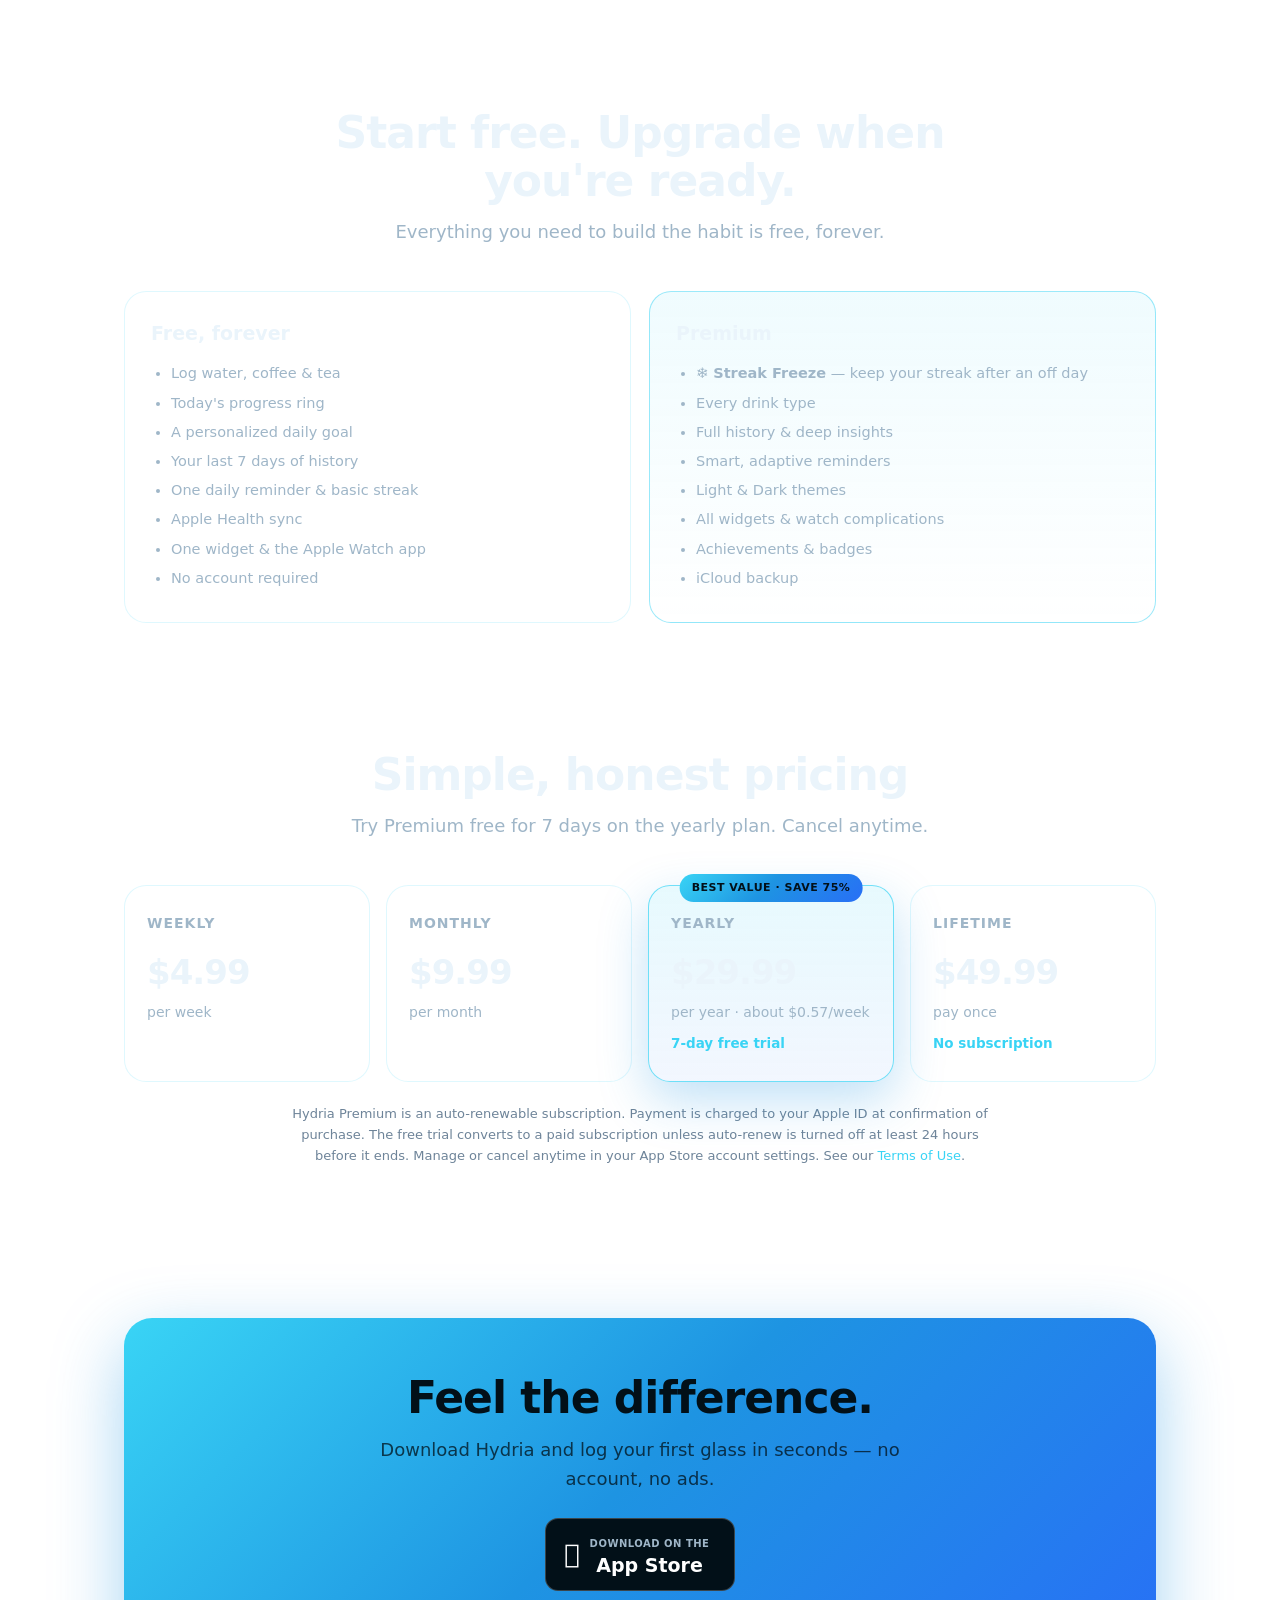
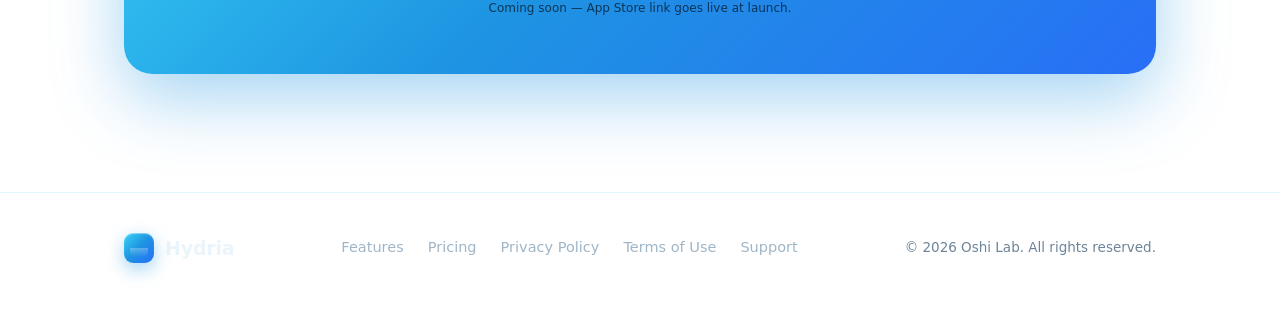
==== commit f4d363e1: "Speak with one voice: Oshi Lab, Switzerland, one address Three identities were live across these sit" ====
--- a/index.html
+++ b/index.html
@@ -6,7 +6,7 @@
   <title>Hydria — Drink enough water, finally.</title>
 <!-- social share (og/twitter) -->
 <meta property="og:type" content="website">
-<meta property="og:site_name" content="Hugo Moriceau">
+<meta property="og:site_name" content="Oshi Lab">
 <meta property="og:title" content="Hydria — Drink enough water, finally.">
 <meta property="og:description" content="A calm, gorgeous hydration coach that makes logging water something you actually want to do.">
 <meta property="og:url" content="https://lastoneparis.github.io/hydria/">
@@ -227,9 +227,9 @@
         <a href="#pricing">Pricing</a>
         <a href="privacy.html">Privacy Policy</a>
         <a href="terms.html">Terms of Use</a>
-        <a href="mailto:hugomoriceau@gmail.com">Support</a>
+        <a href="mailto:contact@oshi-messenger.com">Support</a>
       </nav>
-      <div class="footer-copy">© 2026 Hugo Moriceau. All rights reserved.</div>
+      <div class="footer-copy">© 2026 Oshi Lab. All rights reserved.</div>
     </div>
   </footer>
 
